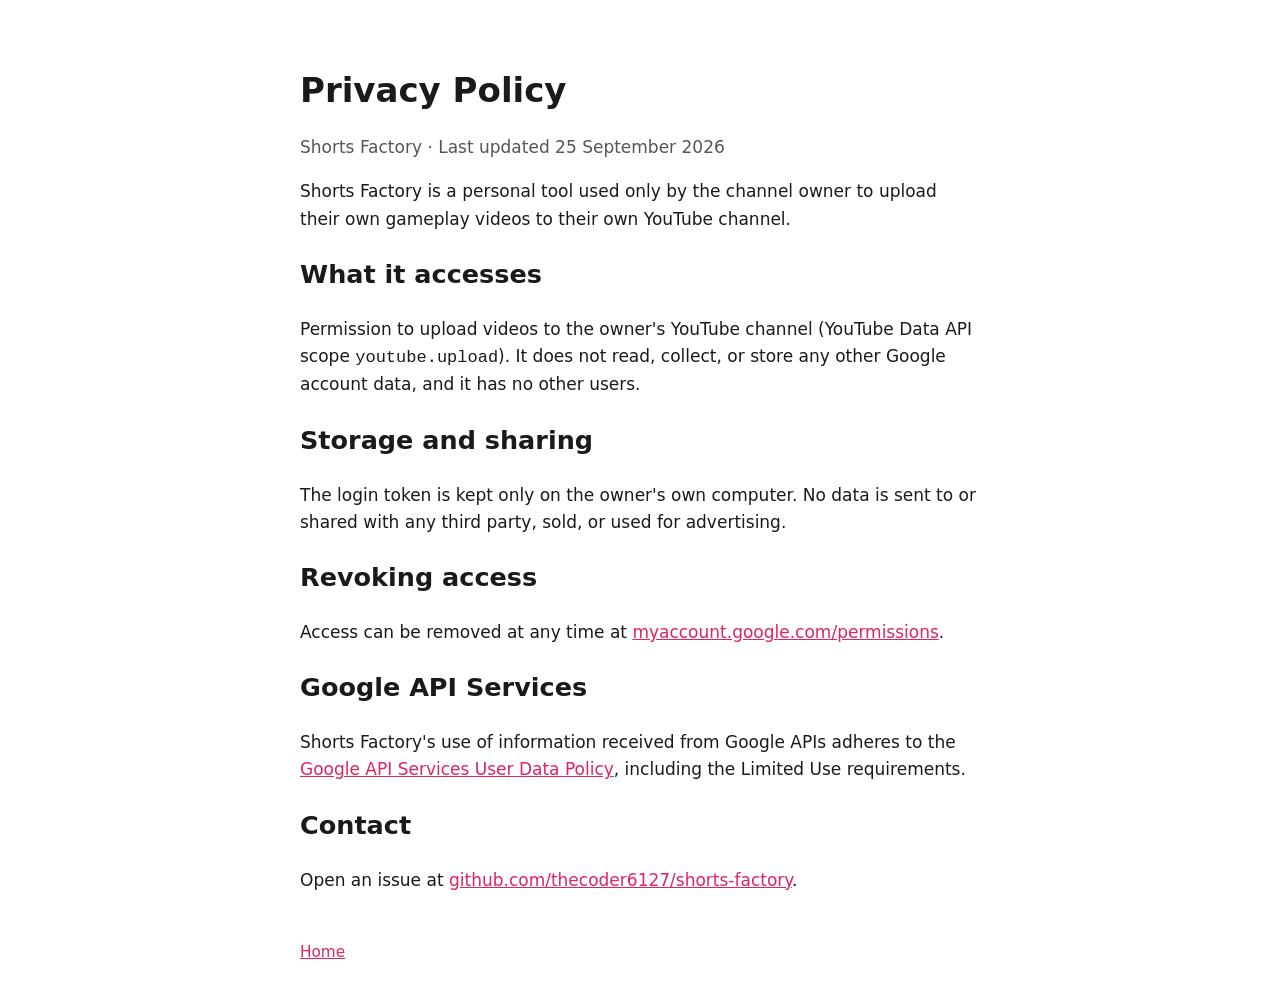
==== privacy.html @ c35302d3 "Shorts Factory homepage and privacy policy Co-Authored-By: Claude Opus 5.5 <noreply@anthropic.com>" ====
<!doctype html><html lang="en"><head><meta charset="utf-8"><meta name="viewport" content="width=device-width,initial-scale=1">
<title>Privacy Policy</title><link rel="stylesheet" href="style.css"></head><body>
<h1>Privacy Policy</h1>
<p class="muted">Shorts Factory · Last updated 25 September 2026</p>
<p>Shorts Factory is a personal tool used only by the channel owner to upload their own gameplay videos
to their own YouTube channel.</p>
<h2>What it accesses</h2>
<p>Permission to upload videos to the owner's YouTube channel (YouTube Data API scope
<code>youtube.upload</code>). It does not read, collect, or store any other Google account data, and it has no other users.</p>
<h2>Storage and sharing</h2>
<p>The login token is kept only on the owner's own computer. No data is sent to or shared with any third party,
sold, or used for advertising.</p>
<h2>Revoking access</h2>
<p>Access can be removed at any time at <a href="https://myaccount.google.com/permissions">myaccount.google.com/permissions</a>.</p>
<h2>Google API Services</h2>
<p>Shorts Factory's use of information received from Google APIs adheres to the
<a href="https://developers.google.com/terms/api-services-user-data-policy">Google API Services User Data Policy</a>,
including the Limited Use requirements.</p>
<h2>Contact</h2>
<p>Open an issue at <a href="https://github.com/thecoder6127/shorts-factory/issues">github.com/thecoder6127/shorts-factory</a>.</p>
<footer><a href="index.html">Home</a></footer>
</body></html>
---- style.css ----
:root{--bg:#fff;--fg:#1a1a1a;--muted:#555;--accent:#e0245e}
@media (prefers-color-scheme:dark){:root{--bg:#121212;--fg:#eee;--muted:#aaa}}
body{background:var(--bg);color:var(--fg);font:17px/1.6 system-ui,sans-serif;max-width:680px;margin:0 auto;padding:40px 16px}
h1{margin-bottom:.2em}a{color:var(--accent)}.muted{color:var(--muted)}footer{margin-top:3em;font-size:.9em}
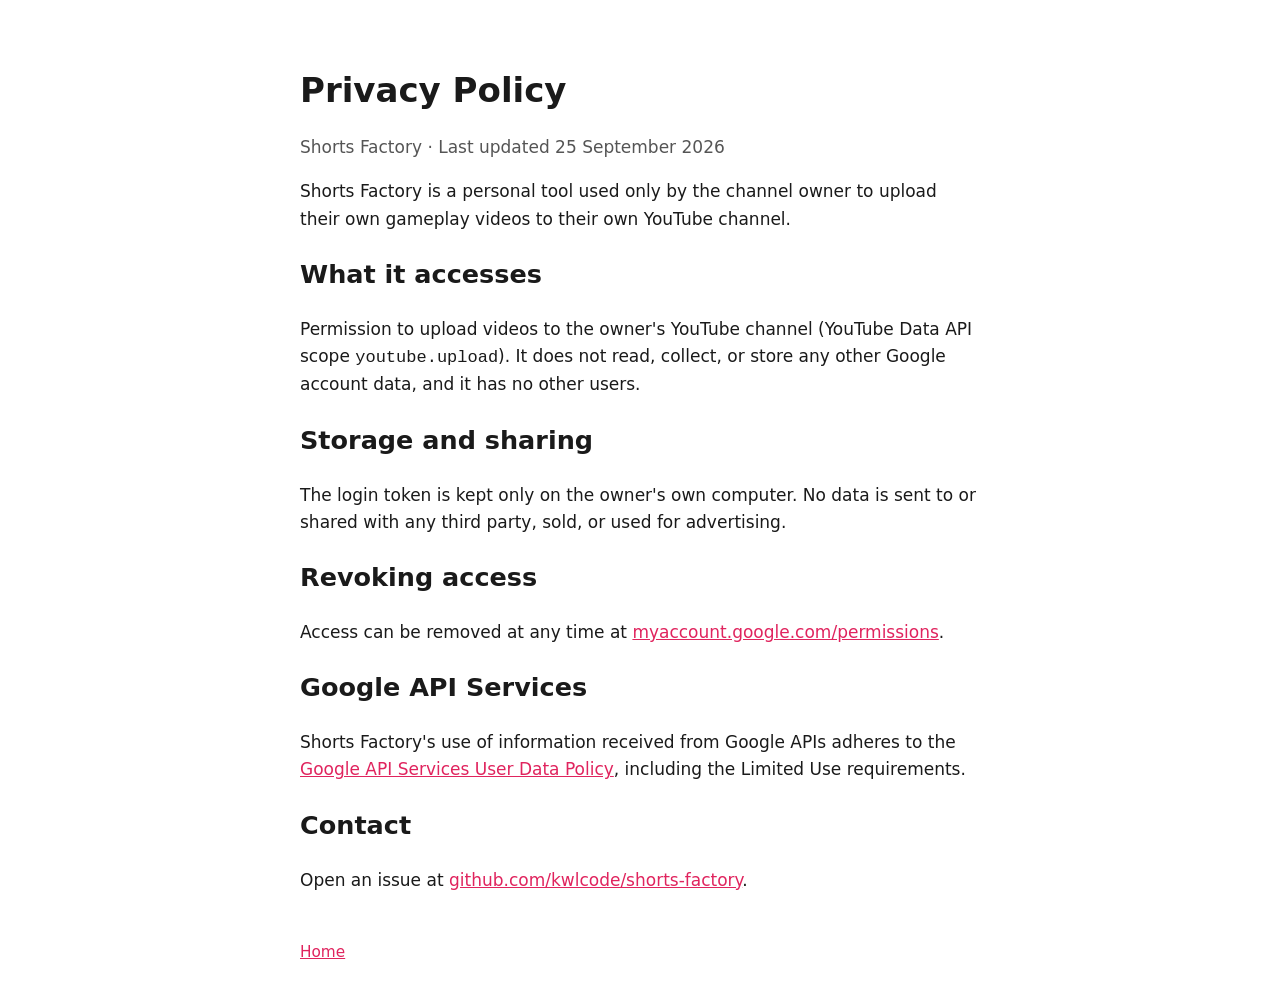
==== commit e73d7e2d: "Point contact link at kwlcode repo Co-Authored-By: Claude Opus 5.5 <noreply@anthropic.com>" ====
--- a/privacy.html
+++ b/privacy.html
@@ -17,6 +17,6 @@
 <a href="https://developers.google.com/terms/api-services-user-data-policy">Google API Services User Data Policy</a>,
 including the Limited Use requirements.</p>
 <h2>Contact</h2>
-<p>Open an issue at <a href="https://github.com/thecoder6127/shorts-factory/issues">github.com/thecoder6127/shorts-factory</a>.</p>
+<p>Open an issue at <a href="https://github.com/kwlcode/shorts-factory/issues">github.com/kwlcode/shorts-factory</a>.</p>
 <footer><a href="index.html">Home</a></footer>
 </body></html>
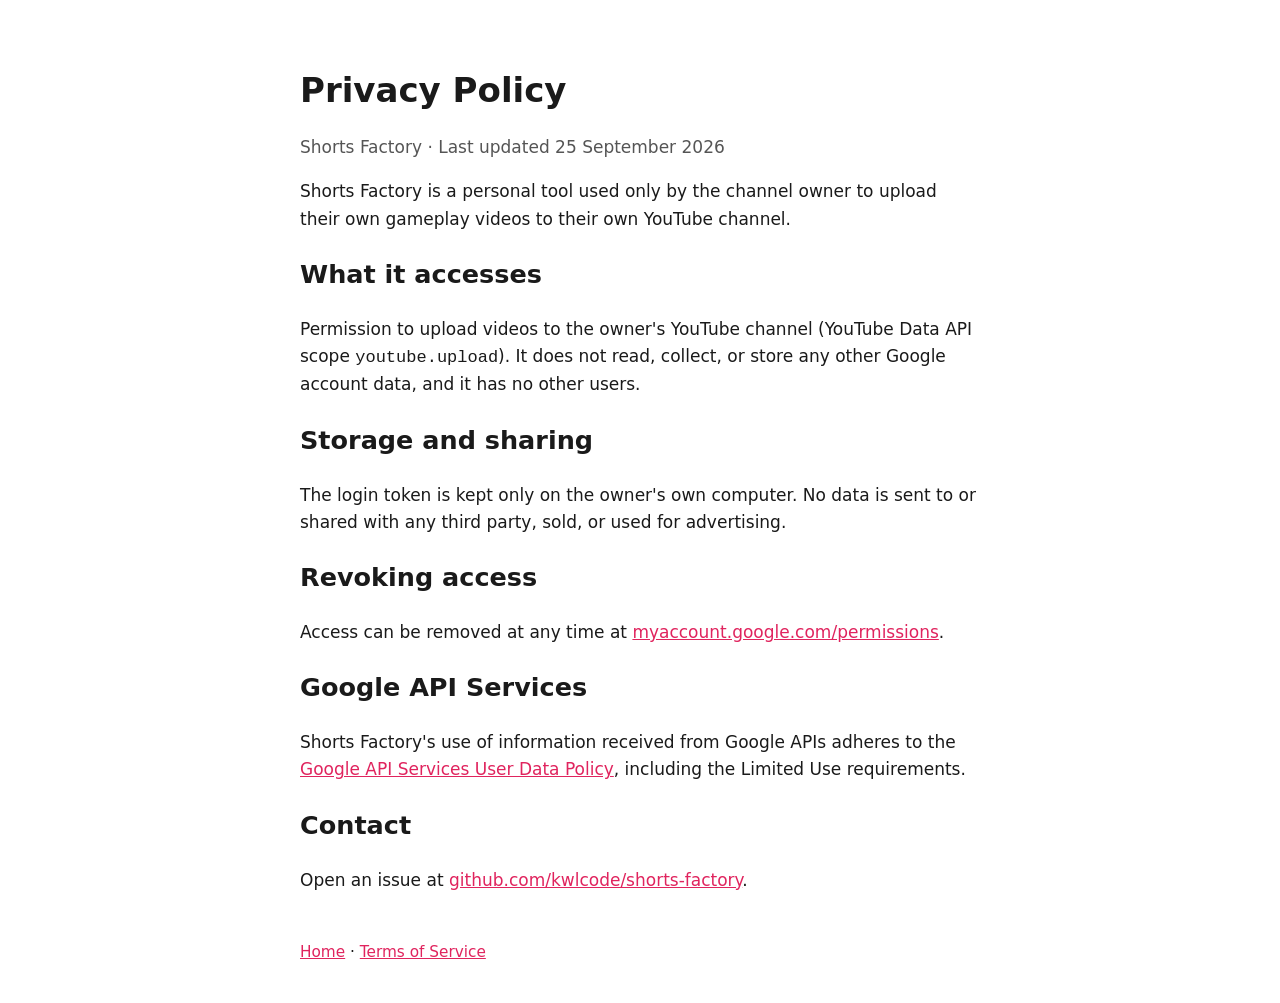
==== commit a61dfec4: "Add terms of service page Co-Authored-By: Claude Opus 5.5 <noreply@anthropic.com>" ====
--- a/privacy.html
+++ b/privacy.html
@@ -18,5 +18,5 @@
 including the Limited Use requirements.</p>
 <h2>Contact</h2>
 <p>Open an issue at <a href="https://github.com/kwlcode/shorts-factory/issues">github.com/kwlcode/shorts-factory</a>.</p>
-<footer><a href="index.html">Home</a></footer>
+<footer><a href="index.html">Home</a> · <a href="terms.html">Terms of Service</a></footer>
 </body></html>
